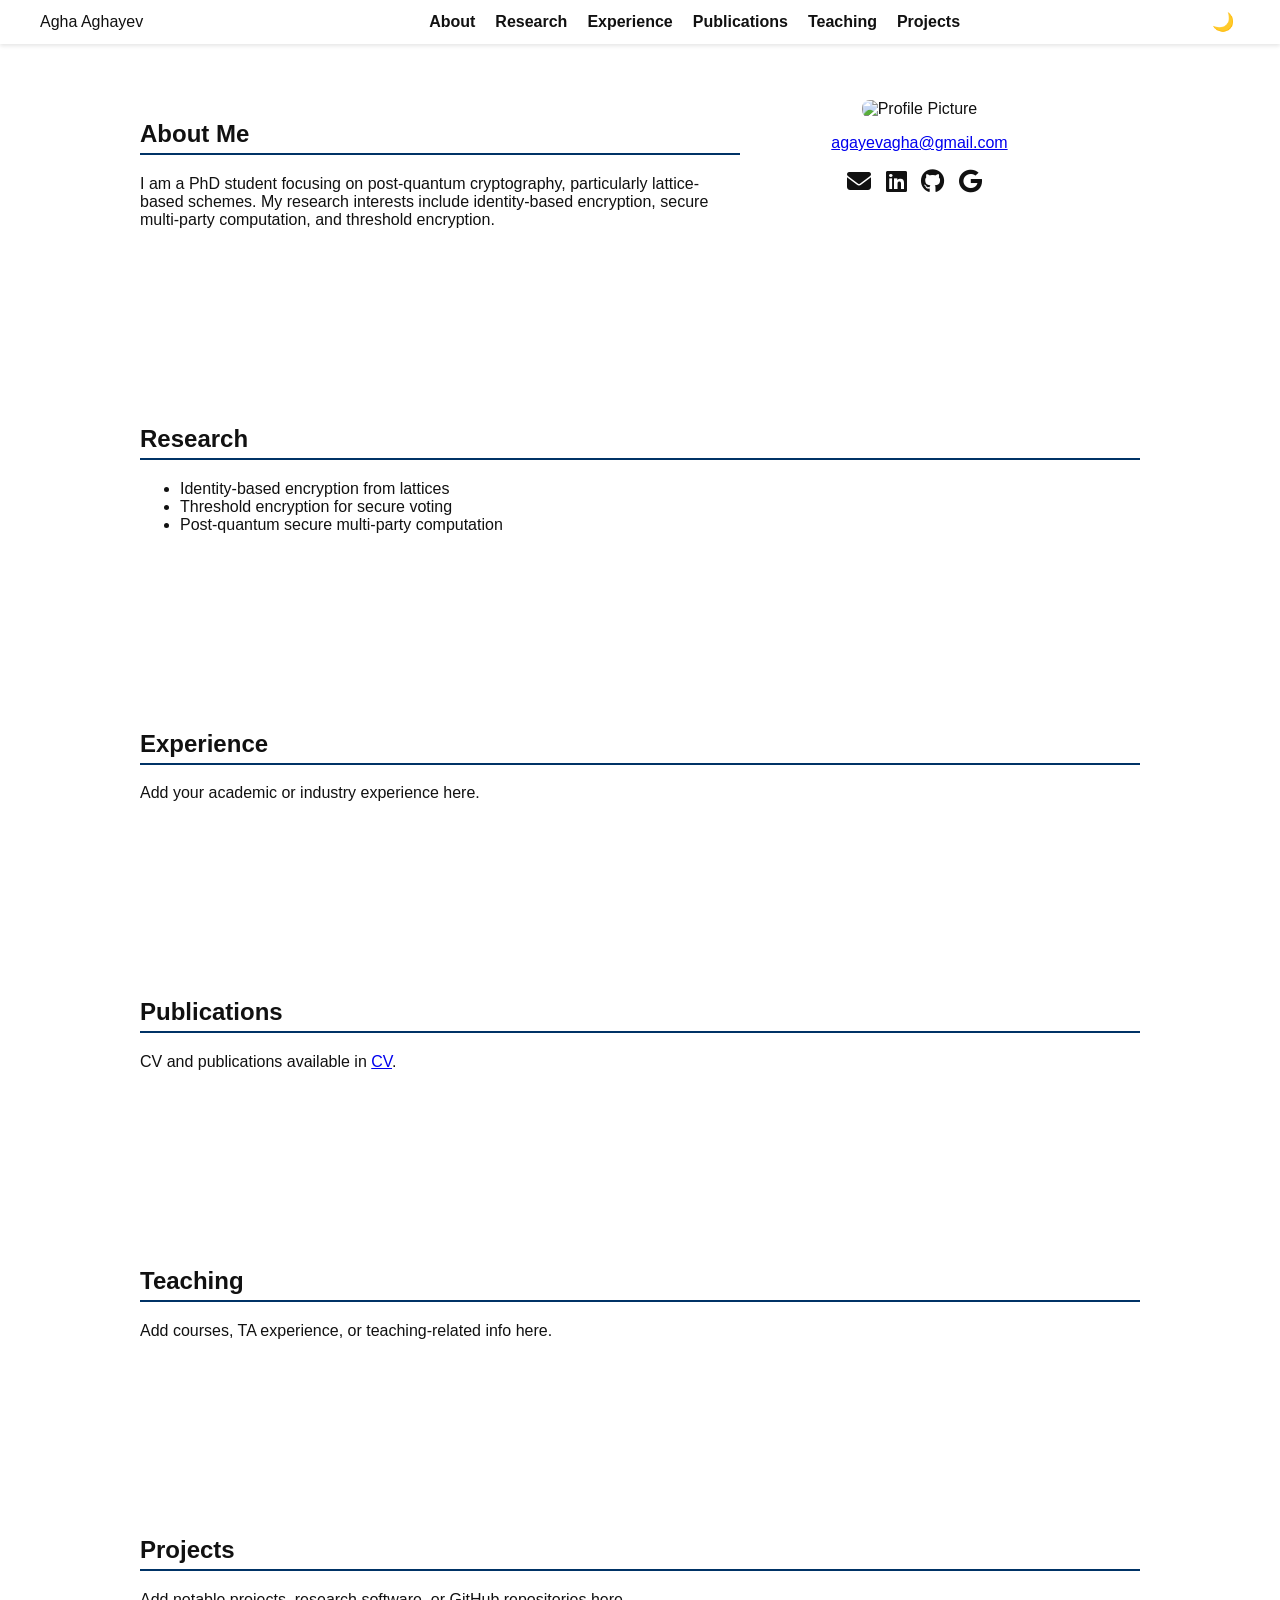
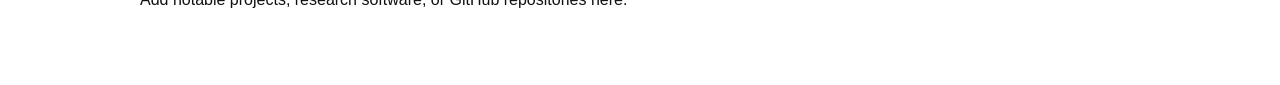
==== index.html @ 6e959a30 "Update index.html" ====
<!DOCTYPE html>
<html lang="en">
<head>
    <meta charset="UTF-8">
    <meta name="viewport" content="width=device-width, initial-scale=1.0">
    <title>Agha Aghayev - PhD Student</title>
    <!-- Font Awesome for social icons -->
    <link rel="stylesheet" href="https://cdnjs.cloudflare.com/ajax/libs/font-awesome/6.5.0/css/all.min.css">
    <link rel="stylesheet" href="css/style.css">
</head>
<body>

<!-- Navigation Bar -->
<nav>
    <div class="nav-container">
        <div class="logo">Agha Aghayev</div>
        <ul class="nav-links">
            <li><a href="#about">About</a></li>
            <li><a href="#research">Research</a></li>
            <li><a href="#experience">Experience</a></li>
            <li><a href="#publications">Publications</a></li>
            <li><a href="#teaching">Teaching</a></li>
            <li><a href="#projects">Projects</a></li>
        </ul>
        <button id="toggle-mode">🌙</button>
    </div>
</nav>

<!-- About Section -->
<!-- About Section -->
<section id="about">
    <div class="section-container about-flex">
        <div class="about-text">
            <h2>About Me</h2>
            <p>I am a PhD student focusing on post-quantum cryptography, particularly lattice-based schemes. 
               My research interests include identity-based encryption, secure multi-party computation, 
               and threshold encryption.</p>
        </div>

        <div class="about-image">
            <img src="images/profile.png" alt="Profile Picture">
            <p class="email"><a href="mailto:agha@example.com">agayevagha@gmail.com</a></p>
            <div class="social-icons">
                <a href="mailto:agha@example.com"><i class="fa-solid fa-envelope"></i></a>
                <a href="https://linkedin.com/in/yourprofile" target="_blank"><i class="fa-brands fa-linkedin"></i></a>
                <a href="https://github.com/yourusername" target="_blank"><i class="fa-brands fa-github"></i></a>
                <a href="https://scholar.google.com/citations?user=XXXX" target="_blank"><i class="fa-brands fa-google"></i></a>
            </div>
        </div>
    </div>
</section>


<!-- Research Section -->
<section id="research">
    <div class="section-container">
        <h2>Research</h2>
        <ul>
            <li>Identity-based encryption from lattices</li>
            <li>Threshold encryption for secure voting</li>
            <li>Post-quantum secure multi-party computation</li>
        </ul>
    </div>
</section>

<!-- Experience Section -->
<section id="experience">
    <div class="section-container">
        <h2>Experience</h2>
        <p>Add your academic or industry experience here.</p>
    </div>
</section>

<!-- Publications Section -->
<section id="publications">
    <div class="section-container">
        <h2>Publications</h2>
        <p>CV and publications available in <a href="data/cv.pdf" target="_blank">CV</a>.</p>
    </div>
</section>

<!-- Teaching Section -->
<section id="teaching">
    <div class="section-container">
        <h2>Teaching</h2>
        <p>Add courses, TA experience, or teaching-related info here.</p>
    </div>
</section>

<!-- Projects Section -->
<section id="projects">
    <div class="section-container">
        <h2>Projects</h2>
        <p>Add notable projects, research software, or GitHub repositories here.</p>
    </div>
</section>

<script src="js/main.js"></script>
</body>
</html>
---- css/style.css ----
/* style.css */

:root {
    --bg-color: #ffffff;
    --text-color: #111111;
    --primary-color: #003366;
    --accent-color: #007acc;
}

body.dark {
    --bg-color: #111111;
    --text-color: #ffffff;
    --primary-color: #ffffff;
    --accent-color: #00bfff;
}

body {
    background-color: var(--bg-color);
    color: var(--text-color);
    font-family: 'Segoe UI', Tahoma, Geneva, Verdana, sans-serif;
    margin: 0;
    scroll-behavior: smooth;
}

nav {
    position: fixed;
    width: 100%;
    background-color: var(--bg-color);
    box-shadow: 0 2px 4px rgba(0,0,0,0.1);
    z-index: 100;
}

.nav-container {
    display: flex;
    justify-content: space-between;
    align-items: center;
    padding: 10px 40px;
}

.nav-links {
    list-style: none;
    display: flex;
    gap: 20px;
    margin: 0;
}

.nav-links a {
    color: var(--text-color);
    text-decoration: none;
    font-weight: 600;
}

.nav-links a:hover {
    color: var(--accent-color);
}

#toggle-mode {
    background: none;
    border: none;
    font-size: 18px;
    cursor: pointer;
    color: var(--text-color);
}

.section-container {
    padding: 100px 40px 60px 40px;
    max-width: 1000px;
    margin: auto;
}

.section-container h2 {
    border-bottom: 2px solid var(--primary-color);
    padding-bottom: 5px;
}

.about-text, .about-image {
    display: inline-block;
    vertical-align: top;
}

.about-text {
    width: 60%;
}

.about-image {
    width: 35%;
    text-align: center;
}

.about-image img {
    max-width: 100%;
    border-radius: 8px;
}

.social-icons a {
    margin-right: 10px;
    color: var(--text-color);
    font-size: 24px;
    text-decoration: none;
}

.social-icons a:hover {
    color: var(--accent-color);
}

@media(max-width: 800px) {
    .about-text, .about-image {
        display: block;
        width: 100%;
        text-align: center;
    }
    .about-text p {
        text-align: center;
    }
}
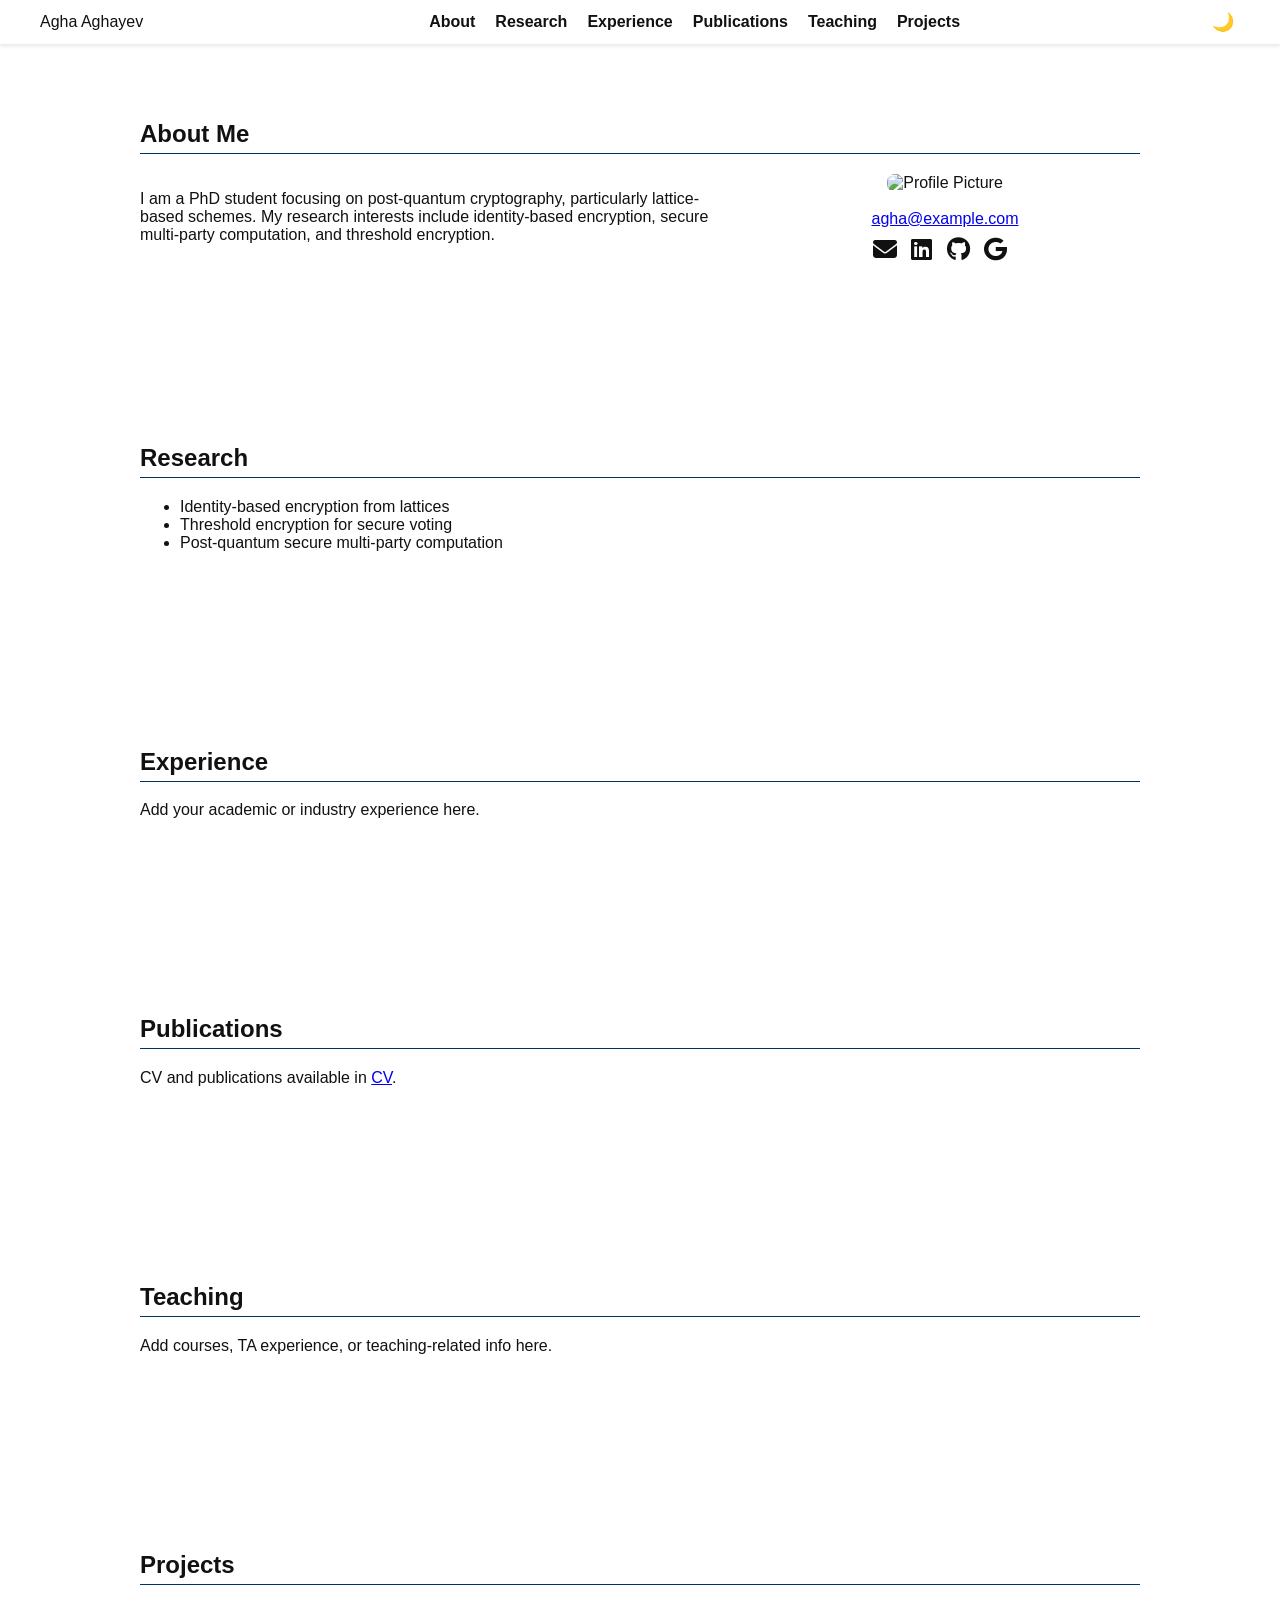
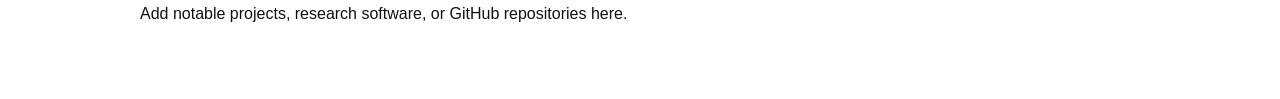
==== commit 618d3963: "Update index.html" ====
--- a/index.html
+++ b/index.html
@@ -27,29 +27,29 @@
 </nav>
 
 <!-- About Section -->
-<!-- About Section -->
 <section id="about">
-    <div class="section-container about-flex">
-        <div class="about-text">
-            <h2>About Me</h2>
-            <p>I am a PhD student focusing on post-quantum cryptography, particularly lattice-based schemes. 
-               My research interests include identity-based encryption, secure multi-party computation, 
-               and threshold encryption.</p>
-        </div>
+    <div class="section-container">
+        <h2>About Me</h2>
+        <div class="about-flex">
+            <div class="about-text">
+                <p>I am a PhD student focusing on post-quantum cryptography, particularly lattice-based schemes.
+                   My research interests include identity-based encryption, secure multi-party computation,
+                   and threshold encryption.</p>
+            </div>
 
-        <div class="about-image">
-            <img src="images/profile.png" alt="Profile Picture">
-            <p class="email"><a href="mailto:agha@example.com">agayevagha@gmail.com</a></p>
-            <div class="social-icons">
-                <a href="mailto:agha@example.com"><i class="fa-solid fa-envelope"></i></a>
-                <a href="https://linkedin.com/in/yourprofile" target="_blank"><i class="fa-brands fa-linkedin"></i></a>
-                <a href="https://github.com/yourusername" target="_blank"><i class="fa-brands fa-github"></i></a>
-                <a href="https://scholar.google.com/citations?user=XXXX" target="_blank"><i class="fa-brands fa-google"></i></a>
+            <div class="about-image">
+                <img src="images/profile.png" alt="Profile Picture">
+                <p class="email"><a href="mailto:agha@example.com">agha@example.com</a></p>
+                <div class="social-icons">
+                    <a href="mailto:agha@example.com"><i class="fa-solid fa-envelope"></i></a>
+                    <a href="https://linkedin.com/in/yourprofile" target="_blank"><i class="fa-brands fa-linkedin"></i></a>
+                    <a href="https://github.com/yourusername" target="_blank"><i class="fa-brands fa-github"></i></a>
+                    <a href="https://scholar.google.com/citations?user=XXXX" target="_blank"><i class="fa-brands fa-google"></i></a>
+                </div>
             </div>
         </div>
     </div>
 </section>
-
 
 <!-- Research Section -->
 <section id="research">
@@ -98,4 +98,3 @@
 <script src="js/main.js"></script>
 </body>
 </html>
-
--- a/css/style.css
+++ b/css/style.css
@@ -73,10 +73,39 @@
     padding-bottom: 5px;
 }
 
-.about-text, .about-image {
-    display: inline-block;
-    vertical-align: top;
+.about-flex {
+    display: flex;
+    justify-content: space-between;
+    align-items: flex-start;
+    flex-wrap: wrap;
+    gap: 20px;
 }
+
+.about-text {
+    flex: 1 1 55%;
+}
+
+.about-image {
+    flex: 1 1 35%;
+    text-align: center;
+}
+
+.about-image img {
+    max-width: 100%;
+    border-radius: 8px;
+    margin-bottom: 10px;
+}
+
+.email {
+    margin: 8px 0;
+    font-weight: 500;
+}
+
+.section-container h2 {
+    border-bottom: 1px solid var(--primary-color); /* thinner line */
+    padding-bottom: 5px;
+}
+
 
 .about-text {
     width: 60%;
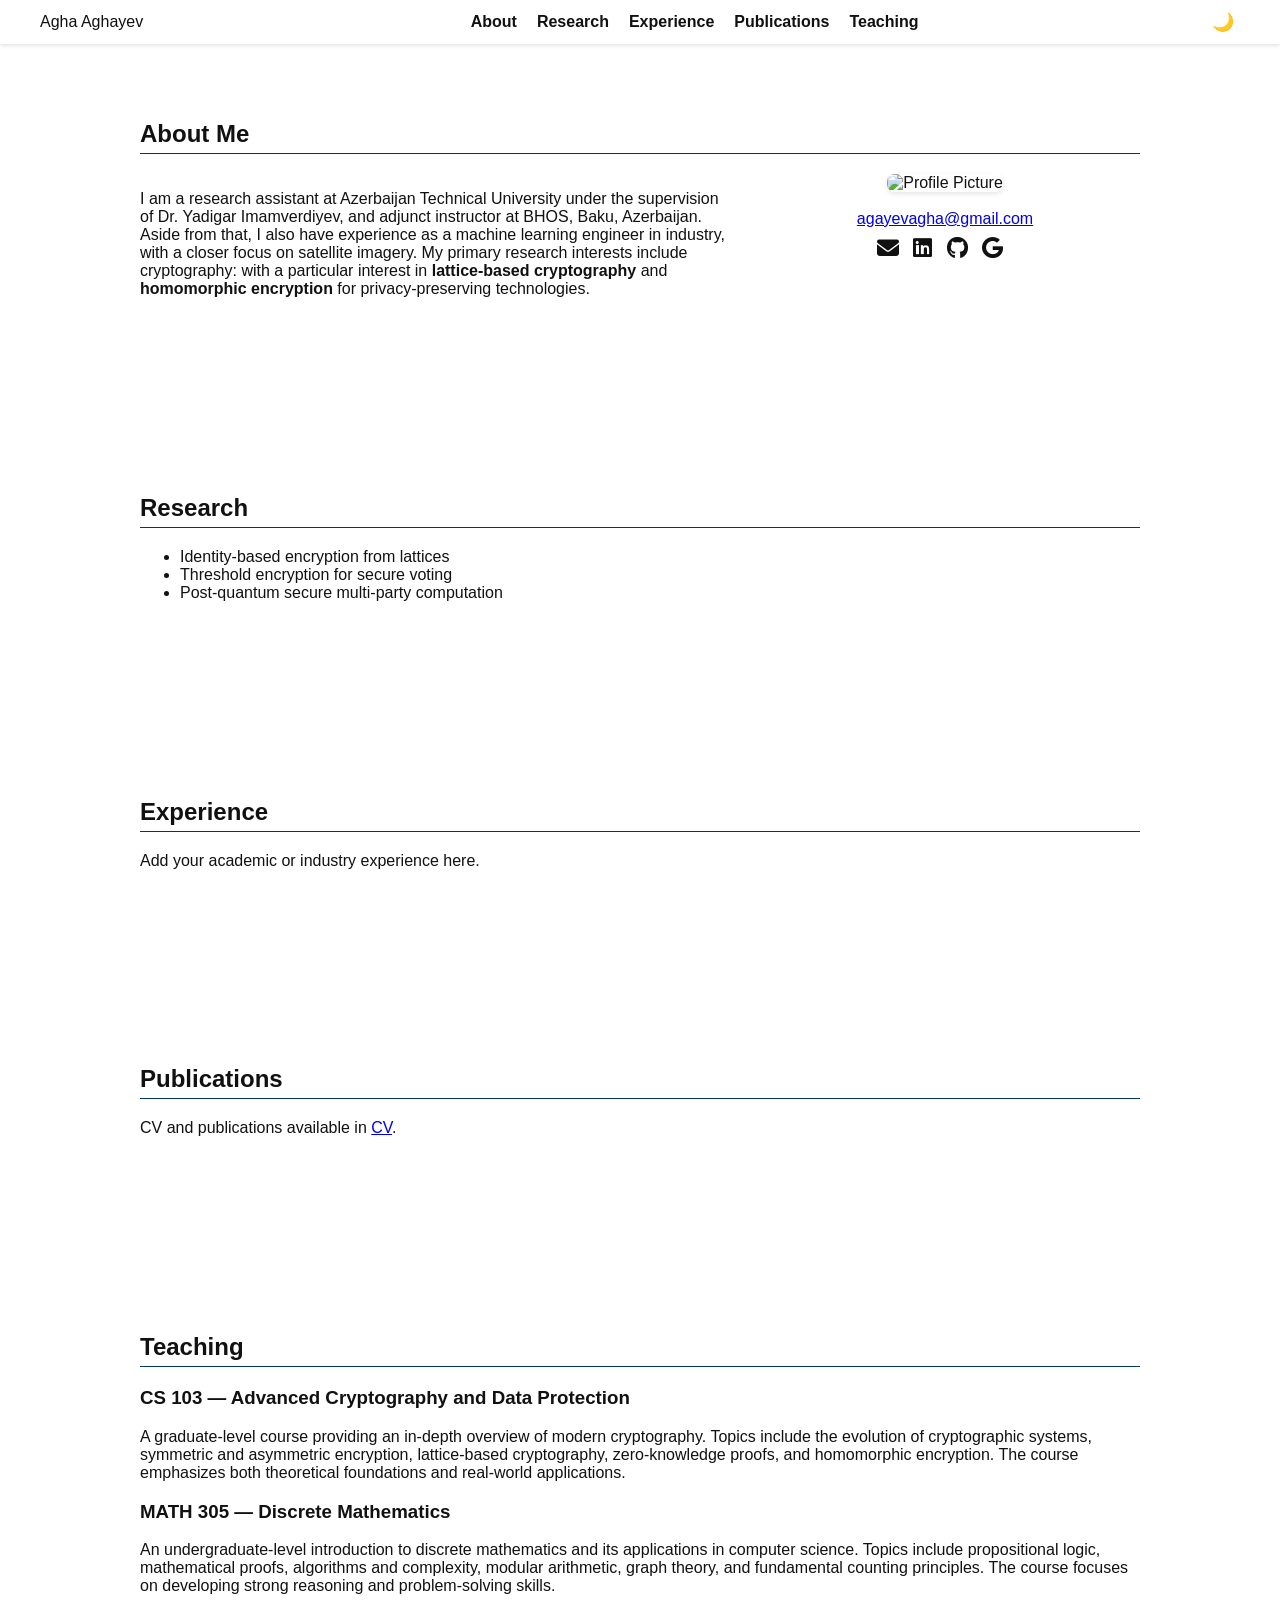
==== commit 60b84466: "Update index.html" ====
--- a/index.html
+++ b/index.html
@@ -20,7 +20,6 @@
             <li><a href="#experience">Experience</a></li>
             <li><a href="#publications">Publications</a></li>
             <li><a href="#teaching">Teaching</a></li>
-            <li><a href="#projects">Projects</a></li>
         </ul>
         <button id="toggle-mode">🌙</button>
     </div>
@@ -32,19 +31,22 @@
         <h2>About Me</h2>
         <div class="about-flex">
             <div class="about-text">
-                <p>I am a PhD student focusing on post-quantum cryptography, particularly lattice-based schemes.
-                   My research interests include identity-based encryption, secure multi-party computation,
-                   and threshold encryption.</p>
+                <p> I am a research assistant at Azerbaijan Technical University under the supervision of Dr. Yadigar Imamverdiyev, 
+                    and adjunct instructor at BHOS, Baku, Azerbaijan. Aside from that, I also have experience
+                    as a machine learning engineer in industry, with a closer focus on satellite imagery.
+                    My primary research interests include cryptography: with a particular interest in 
+                    <b>lattice-based cryptography</b> and <b>homomorphic encryption</b> for privacy-preserving technologies.
+                    
             </div>
 
             <div class="about-image">
                 <img src="images/profile.png" alt="Profile Picture">
-                <p class="email"><a href="mailto:agha@example.com">agha@example.com</a></p>
+                <p class="email"><a href="mailto:agayevagha@gmail.com">agayevagha@gmail.com</a></p>
                 <div class="social-icons">
-                    <a href="mailto:agha@example.com"><i class="fa-solid fa-envelope"></i></a>
-                    <a href="https://linkedin.com/in/yourprofile" target="_blank"><i class="fa-brands fa-linkedin"></i></a>
-                    <a href="https://github.com/yourusername" target="_blank"><i class="fa-brands fa-github"></i></a>
-                    <a href="https://scholar.google.com/citations?user=XXXX" target="_blank"><i class="fa-brands fa-google"></i></a>
+                    <a href="mailto:agayevagha@gmail.com"><i class="fa-solid fa-envelope"></i></a>
+                    <a href="https://www.linkedin.com/in/aghayevagha/" target="_blank"><i class="fa-brands fa-linkedin"></i></a>
+                    <a href="https://github.com/aghayevagha" target="_blank"><i class="fa-brands fa-github"></i></a>
+                    <a href="https://scholar.google.com/citations?user=jD7ukYoAAAAJ&hl=en" target="_blank"><i class="fa-brands fa-google"></i></a>
                 </div>
             </div>
         </div>
@@ -81,19 +83,31 @@
 
 <!-- Teaching Section -->
 <section id="teaching">
-    <div class="section-container">
-        <h2>Teaching</h2>
-        <p>Add courses, TA experience, or teaching-related info here.</p>
+  <div class="section-container">
+    <h2>Teaching</h2>
+    <div class="course">
+      <h3>CS 103 — Advanced Cryptography and Data Protection</h3>
+      <p>
+        A graduate-level course providing an in-depth overview of modern cryptography. 
+        Topics include the evolution of cryptographic systems, symmetric and asymmetric encryption, 
+        lattice-based cryptography, zero-knowledge proofs, and homomorphic encryption. 
+        The course emphasizes both theoretical foundations and real-world applications.
+      </p>
     </div>
+
+    <div class="course">
+      <h3>MATH 305 — Discrete Mathematics</h3>
+      <p>
+        An undergraduate-level introduction to discrete mathematics and its applications in computer science. 
+        Topics include propositional logic, mathematical proofs, algorithms and complexity, modular arithmetic, 
+        graph theory, and fundamental counting principles. The course focuses on developing strong reasoning 
+        and problem-solving skills.
+      </p>
+    </div>
+  </div>
 </section>
 
-<!-- Projects Section -->
-<section id="projects">
-    <div class="section-container">
-        <h2>Projects</h2>
-        <p>Add notable projects, research software, or GitHub repositories here.</p>
-    </div>
-</section>
+
 
 <script src="js/main.js"></script>
 </body>
--- a/css/style.css
+++ b/css/style.css
@@ -1,5 +1,3 @@
-/* style.css */
-
 :root {
     --bg-color: #ffffff;
     --text-color: #111111;
@@ -22,6 +20,7 @@
     scroll-behavior: smooth;
 }
 
+/* Navigation Bar */
 nav {
     position: fixed;
     width: 100%;
@@ -62,6 +61,7 @@
     color: var(--text-color);
 }
 
+/* Section container */
 .section-container {
     padding: 100px 40px 60px 40px;
     max-width: 1000px;
@@ -69,16 +69,19 @@
 }
 
 .section-container h2 {
-    border-bottom: 2px solid var(--primary-color);
+    border-bottom: 1px solid var(--primary-color);
     padding-bottom: 5px;
+    width: 100%;
 }
 
+/* About Section */
 .about-flex {
     display: flex;
     justify-content: space-between;
     align-items: flex-start;
     flex-wrap: wrap;
     gap: 20px;
+    margin-top: 20px;
 }
 
 .about-text {
@@ -94,6 +97,7 @@
     max-width: 100%;
     border-radius: 8px;
     margin-bottom: 10px;
+    box-shadow: 0 2px 5px rgba(0,0,0,0.1);
 }
 
 .email {
@@ -101,30 +105,10 @@
     font-weight: 500;
 }
 
-.section-container h2 {
-    border-bottom: 1px solid var(--primary-color); /* thinner line */
-    padding-bottom: 5px;
-}
-
-
-.about-text {
-    width: 60%;
-}
-
-.about-image {
-    width: 35%;
-    text-align: center;
-}
-
-.about-image img {
-    max-width: 100%;
-    border-radius: 8px;
-}
-
 .social-icons a {
     margin-right: 10px;
     color: var(--text-color);
-    font-size: 24px;
+    font-size: 22px;
     text-decoration: none;
 }
 
@@ -132,14 +116,14 @@
     color: var(--accent-color);
 }
 
+/* Responsive Layout */
 @media(max-width: 800px) {
-    .about-text, .about-image {
-        display: block;
-        width: 100%;
+    .about-flex {
+        flex-direction: column;
+        align-items: center;
         text-align: center;
     }
-    .about-text p {
-        text-align: center;
+    .about-text, .about-image {
+        flex: 1 1 100%;
     }
 }
-
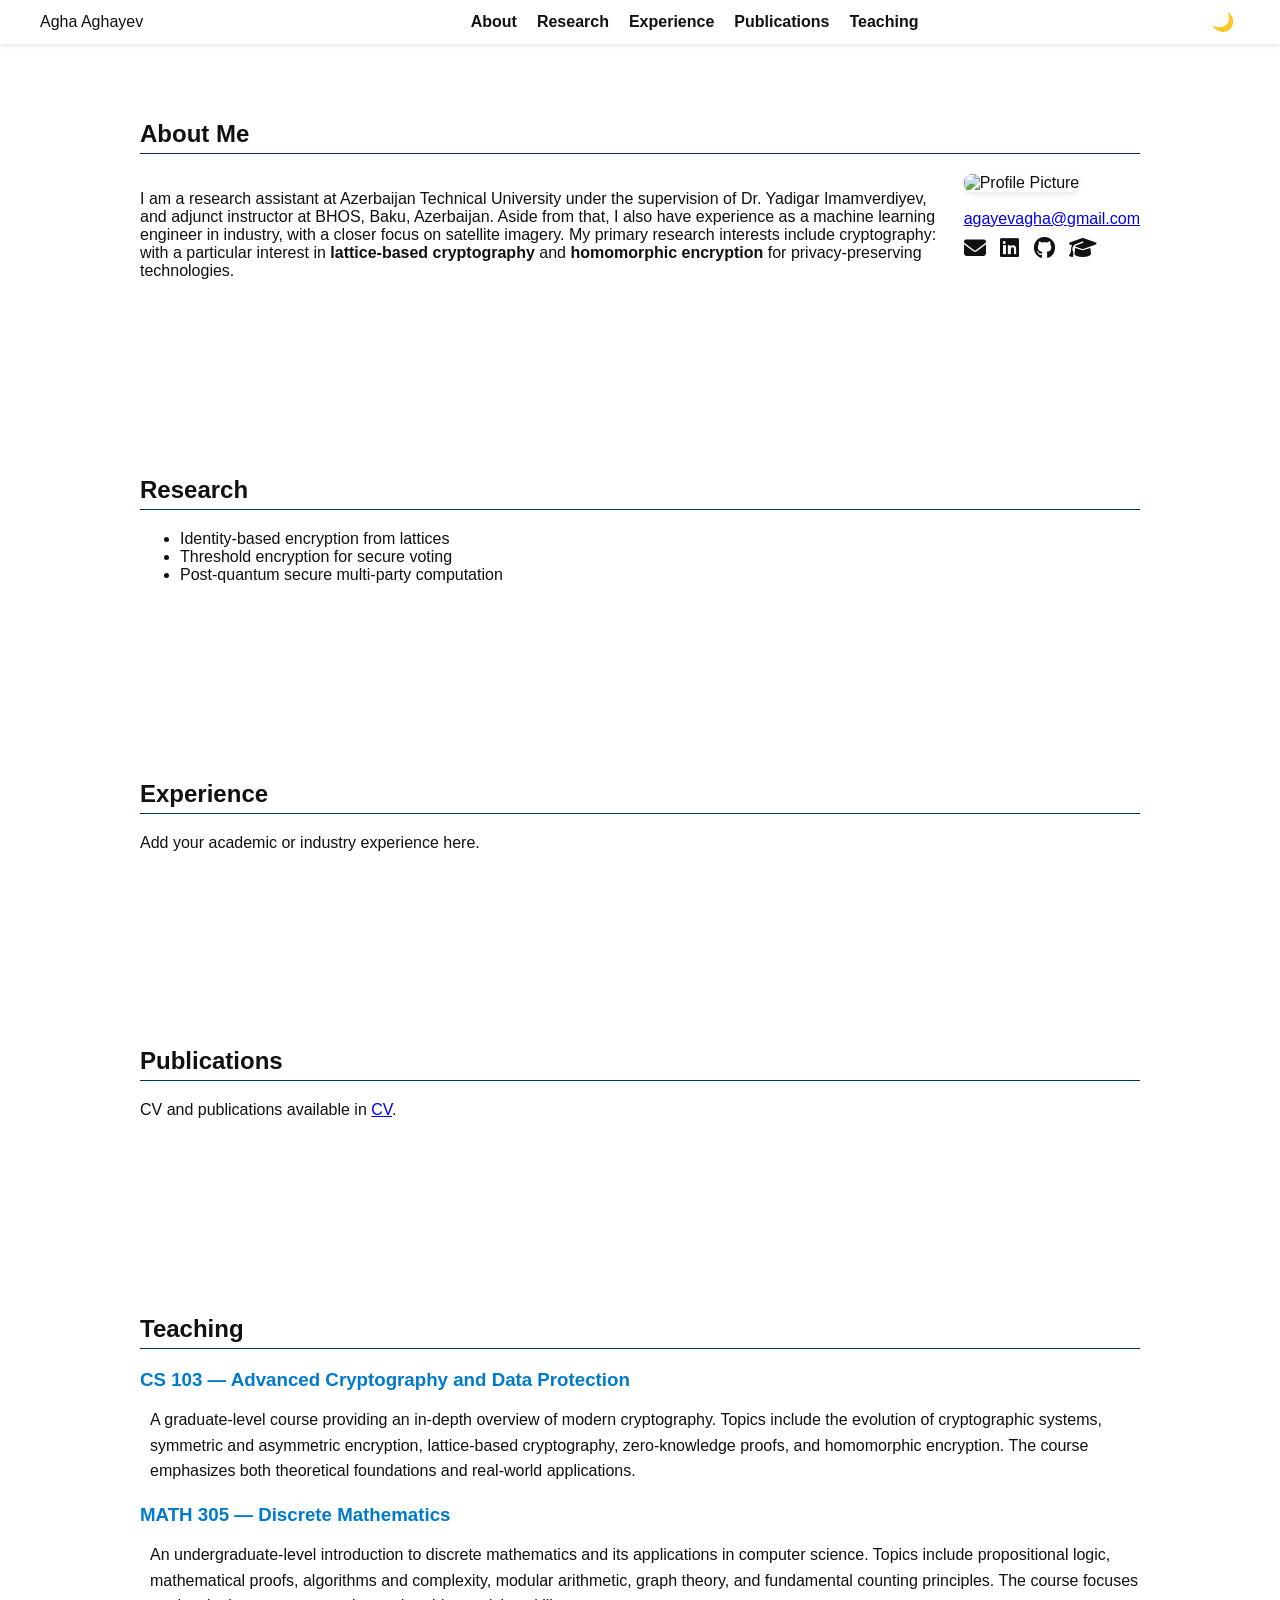
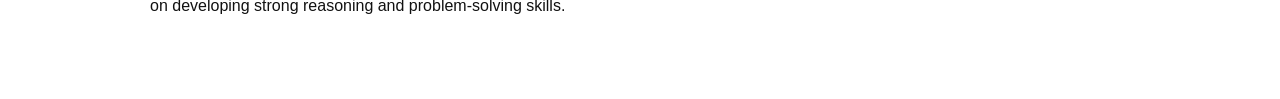
==== commit e641721e: "Update index.html" ====
--- a/index.html
+++ b/index.html
@@ -46,7 +46,7 @@
                     <a href="mailto:agayevagha@gmail.com"><i class="fa-solid fa-envelope"></i></a>
                     <a href="https://www.linkedin.com/in/aghayevagha/" target="_blank"><i class="fa-brands fa-linkedin"></i></a>
                     <a href="https://github.com/aghayevagha" target="_blank"><i class="fa-brands fa-github"></i></a>
-                    <a href="https://scholar.google.com/citations?user=jD7ukYoAAAAJ&hl=en" target="_blank"><i class="fa-brands fa-google"></i></a>
+                    <a href="https://scholar.google.com/citations?user=jD7ukYoAAAAJ&hl=en" target="_blank"><i class="fas fa-graduation-cap"></i></a>
                 </div>
             </div>
         </div>
--- a/css/style.css
+++ b/css/style.css
@@ -88,17 +88,16 @@
     flex: 1 1 55%;
 }
 
-.about-image {
-    flex: 1 1 35%;
-    text-align: center;
-}
-
 .about-image img {
-    max-width: 100%;
+    width: 80%;
+    max-width: 220px;
+    height: auto;
     border-radius: 8px;
     margin-bottom: 10px;
     box-shadow: 0 2px 5px rgba(0,0,0,0.1);
+    object-fit: cover;
 }
+
 
 .email {
     margin: 8px 0;
@@ -127,3 +126,19 @@
         flex: 1 1 100%;
     }
 }
+
+.course {
+  margin-bottom: 20px;
+}
+
+.course h3 {
+  color: var(--accent-color);
+  margin-bottom: 6px;
+  font-weight: 600;
+}
+
+.course p {
+  margin-left: 10px;
+  line-height: 1.6;
+}
+
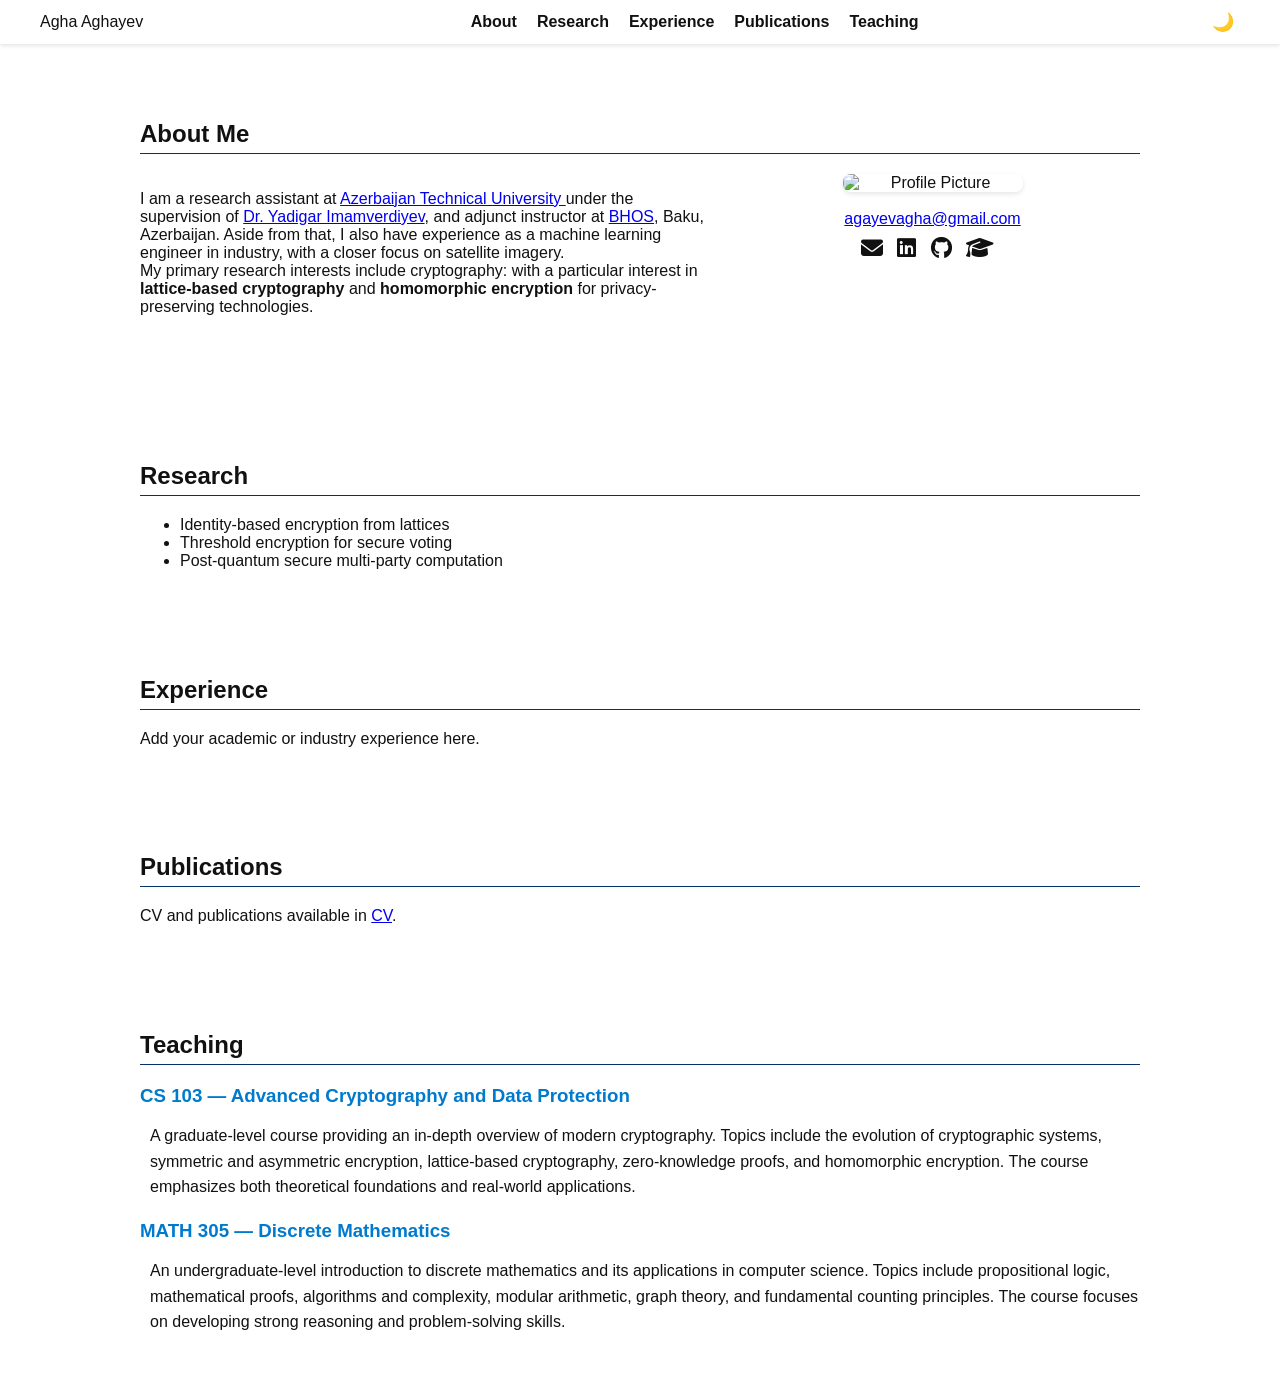
==== commit 85be21d2: "indexed" ====
--- a/index.html
+++ b/index.html
@@ -1,9 +1,11 @@
 <!DOCTYPE html>
 <html lang="en">
 <head>
+    <meta name="google-site-verification" content="jt_toYpFEVeI2wV16w796-fYUW-8hhS20jse74bqklg" />
+    <meta name="author" content="Agha Aghayev">
     <meta charset="UTF-8">
     <meta name="viewport" content="width=device-width, initial-scale=1.0">
-    <title>Agha Aghayev - PhD Student</title>
+    <title>Agha Aghayev</title>
     <!-- Font Awesome for social icons -->
     <link rel="stylesheet" href="https://cdnjs.cloudflare.com/ajax/libs/font-awesome/6.5.0/css/all.min.css">
     <link rel="stylesheet" href="css/style.css">
@@ -31,9 +33,11 @@
         <h2>About Me</h2>
         <div class="about-flex">
             <div class="about-text">
-                <p> I am a research assistant at Azerbaijan Technical University under the supervision of Dr. Yadigar Imamverdiyev, 
-                    and adjunct instructor at BHOS, Baku, Azerbaijan. Aside from that, I also have experience
-                    as a machine learning engineer in industry, with a closer focus on satellite imagery.
+                <p> I am a research assistant at <a href="https://aztu.edu.az/en"> Azerbaijan Technical University </a> under the supervision of 
+                    <a href="https://scholar.google.com/citations?user=nQHep3sAAAAJ&hl=en" target="_blank" 
+                    title="Dr. Yadigar Imamverdiyev's Google Scholar Profile">Dr. Yadigar Imamverdiyev</a>,
+                    and adjunct instructor at <a href="https://bhos.edu.az/en">BHOS</a>, Baku, Azerbaijan. Aside from that, I also have experience
+                    as a machine learning engineer in industry, with a closer focus on satellite imagery. <br>
                     My primary research interests include cryptography: with a particular interest in 
                     <b>lattice-based cryptography</b> and <b>homomorphic encryption</b> for privacy-preserving technologies.
                     
--- a/css/style.css
+++ b/css/style.css
@@ -36,6 +36,7 @@
     padding: 10px 40px;
 }
 
+
 .nav-links {
     list-style: none;
     display: flex;
@@ -63,7 +64,7 @@
 
 /* Section container */
 .section-container {
-    padding: 100px 40px 60px 40px;
+    padding: 30px 40px 40px 40px; /* smaller top/bottom padding */
     max-width: 1000px;
     margin: auto;
 }
@@ -73,7 +74,10 @@
     padding-bottom: 5px;
     width: 100%;
 }
-
+#about .section-container {
+    padding-top: 100px;   /* more space above About Me */
+    padding-bottom: 80px; /* more space below About Me */
+}
 /* About Section */
 .about-flex {
     display: flex;
@@ -88,9 +92,15 @@
     flex: 1 1 55%;
 }
 
+.about-image {
+    flex: 1 1 40%;      /* slightly larger column so image has more room */
+    text-align: center;
+}
+
 .about-image img {
-    width: 80%;
-    max-width: 220px;
+    width: 90%;           /* image takes most of column */
+    max-width: 250px;     /* controls largest size on wide screens */
+    min-width: 180px;     /* ensures it doesn't shrink too small on narrow screens */
     height: auto;
     border-radius: 8px;
     margin-bottom: 10px;
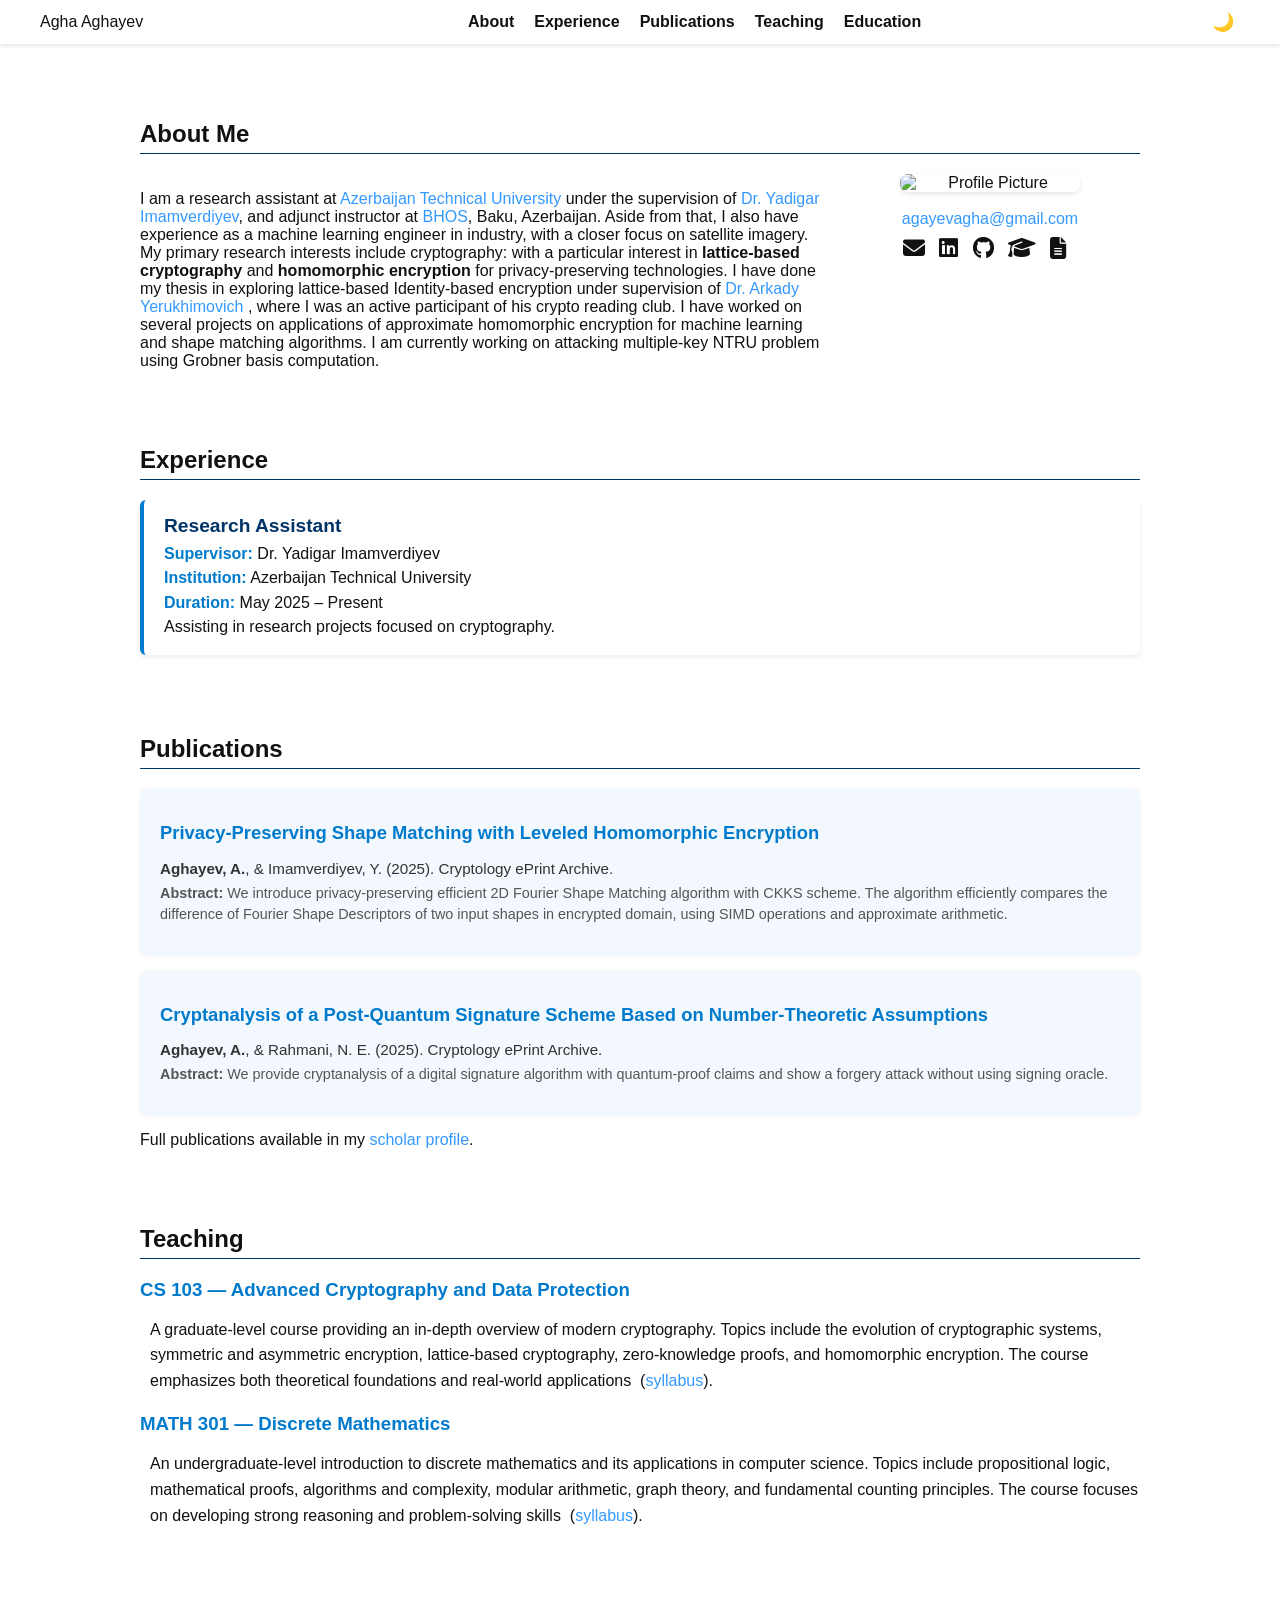
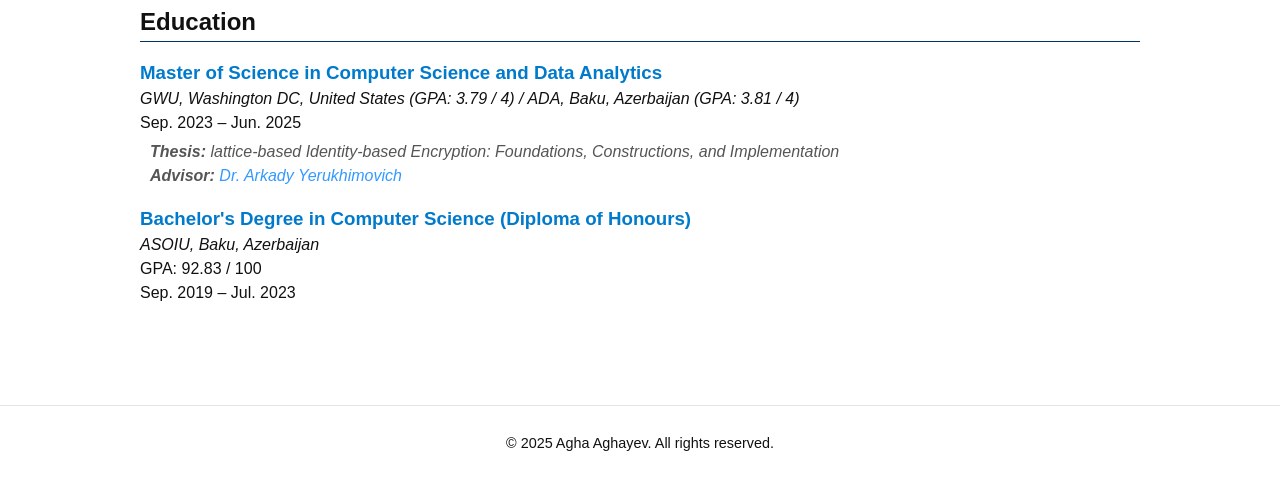
==== commit b0cbb044: "done" ====
--- a/index.html
+++ b/index.html
@@ -18,10 +18,10 @@
         <div class="logo">Agha Aghayev</div>
         <ul class="nav-links">
             <li><a href="#about">About</a></li>
-            <li><a href="#research">Research</a></li>
             <li><a href="#experience">Experience</a></li>
             <li><a href="#publications">Publications</a></li>
             <li><a href="#teaching">Teaching</a></li>
+            <li><a href="#education">Education</a></li>
         </ul>
         <button id="toggle-mode">🌙</button>
     </div>
@@ -39,7 +39,11 @@
                     and adjunct instructor at <a href="https://bhos.edu.az/en">BHOS</a>, Baku, Azerbaijan. Aside from that, I also have experience
                     as a machine learning engineer in industry, with a closer focus on satellite imagery. <br>
                     My primary research interests include cryptography: with a particular interest in 
-                    <b>lattice-based cryptography</b> and <b>homomorphic encryption</b> for privacy-preserving technologies.
+                    <b>lattice-based cryptography</b> and <b>homomorphic encryption</b> for privacy-preserving technologies. I have done my thesis 
+                    in exploring lattice-based Identity-based encryption under supervision of <a href="https://www2.seas.gwu.edu/~arkady/"> Dr. Arkady Yerukhimovich </a>, 
+                    where I was an active participant of his crypto reading club.
+                    I have worked on several projects on applications of approximate homomorphic encryption for machine learning and shape matching algorithms. 
+                    I am currently working on attacking multiple-key NTRU problem using Grobner basis computation.
                     
             </div>
 
@@ -51,67 +55,133 @@
                     <a href="https://www.linkedin.com/in/aghayevagha/" target="_blank"><i class="fa-brands fa-linkedin"></i></a>
                     <a href="https://github.com/aghayevagha" target="_blank"><i class="fa-brands fa-github"></i></a>
                     <a href="https://scholar.google.com/citations?user=jD7ukYoAAAAJ&hl=en" target="_blank"><i class="fas fa-graduation-cap"></i></a>
+                    <a href="data/cv.pdf" target="_blank"><i class="fa-solid fa-file-lines"></i></a>
                 </div>
             </div>
         </div>
     </div>
 </section>
 
-<!-- Research Section -->
-<section id="research">
-    <div class="section-container">
-        <h2>Research</h2>
-        <ul>
-            <li>Identity-based encryption from lattices</li>
-            <li>Threshold encryption for secure voting</li>
-            <li>Post-quantum secure multi-party computation</li>
-        </ul>
-    </div>
-</section>
+
 
 <!-- Experience Section -->
 <section id="experience">
     <div class="section-container">
         <h2>Experience</h2>
-        <p>Add your academic or industry experience here.</p>
+        <div class="experience-item">
+            <h3>Research Assistant</h3>
+            <p><strong>Supervisor:</strong> Dr. Yadigar Imamverdiyev</p>
+            <p><strong>Institution:</strong> Azerbaijan Technical University</p>
+            <p><strong>Duration:</strong> May 2025 – Present</p>
+            <p>Assisting in research projects focused on cryptography.</p>
+        </div>
     </div>
 </section>
+
 
 <!-- Publications Section -->
 <section id="publications">
     <div class="section-container">
         <h2>Publications</h2>
-        <p>CV and publications available in <a href="data/cv.pdf" target="_blank">CV</a>.</p>
+
+        <!-- Optional CV link -->
+        
+
+        <!-- Publication 1 -->
+        <div class="publication">
+            <h3><a href="https://eprint.iacr.org/2025/1942" target="_blank">Privacy-Preserving Shape Matching with Leveled Homomorphic Encryption</a></h3>
+            <p class="citation">
+                <b>Aghayev, A.</b>, & Imamverdiyev, Y. (2025). Cryptology ePrint Archive.
+            </p>
+            <p class="abstract">
+               <b>Abstract:</b> We introduce privacy-preserving efficient 2D Fourier Shape Matching algorithm with CKKS scheme. 
+               The algorithm efficiently compares the difference of Fourier Shape Descriptors of two input shapes in encrypted domain, using SIMD operations and approximate arithmetic. 
+            </p>
+        </div>
+
+        <!-- Publication 2 -->
+        <div class="publication">
+            <h3><a href="https://eprint.iacr.org/2025/1929" target="_blank">Cryptanalysis of a Post-Quantum Signature Scheme Based on Number-Theoretic Assumptions</a></h3>
+            <p class="citation">
+                <b>Aghayev, A.</b>, & Rahmani, N. E. (2025). Cryptology ePrint Archive. 
+                
+            </p>
+            <p class="abstract">
+                <b>Abstract:</b> We provide cryptanalysis of a digital signature algorithm with quantum-proof claims and show a 
+                forgery attack without using signing oracle.
+            </p>
+        </div>
+        <p>Full publications available in my  <a href="https://scholar.google.com/citations?user=jD7ukYoAAAAJ&hl=en" target="_blank">scholar profile</a>.</p>
     </div>
 </section>
+
+
 
 <!-- Teaching Section -->
 <section id="teaching">
   <div class="section-container">
     <h2>Teaching</h2>
-    <div class="course">
-      <h3>CS 103 — Advanced Cryptography and Data Protection</h3>
-      <p>
-        A graduate-level course providing an in-depth overview of modern cryptography. 
-        Topics include the evolution of cryptographic systems, symmetric and asymmetric encryption, 
-        lattice-based cryptography, zero-knowledge proofs, and homomorphic encryption. 
-        The course emphasizes both theoretical foundations and real-world applications.
-      </p>
+
+<div class="course">
+  <h3>CS 103 — Advanced Cryptography and Data Protection</h3>
+  <p>
+    A graduate-level course providing an in-depth overview of modern cryptography. 
+    Topics include the evolution of cryptographic systems, symmetric and asymmetric encryption, 
+    lattice-based cryptography, zero-knowledge proofs, and homomorphic encryption. 
+    The course emphasizes both theoretical foundations and real-world applications&nbsp;
+    (<a href="data/crypto.pdf" target="_blank">syllabus</a>).
+  </p>
+</div>
+
+<div class="course">
+  <h3>MATH 301 — Discrete Mathematics</h3>
+  <p>
+    An undergraduate-level introduction to discrete mathematics and its applications in computer science. 
+    Topics include propositional logic, mathematical proofs, algorithms and complexity, modular arithmetic, 
+    graph theory, and fundamental counting principles. The course focuses on developing strong reasoning 
+    and problem-solving skills&nbsp;
+    (<a href="data/dmath.pdf" target="_blank">syllabus</a>).
+  </p>
+</div>
+
+
     </div>
 
-    <div class="course">
-      <h3>MATH 305 — Discrete Mathematics</h3>
-      <p>
-        An undergraduate-level introduction to discrete mathematics and its applications in computer science. 
-        Topics include propositional logic, mathematical proofs, algorithms and complexity, modular arithmetic, 
-        graph theory, and fundamental counting principles. The course focuses on developing strong reasoning 
-        and problem-solving skills.
-      </p>
-    </div>
   </div>
 </section>
 
 
+<!-- Education Section -->
+<section id="education">
+    <div class="section-container">
+        <h2>Education</h2>
+
+        <!-- Master's -->
+        <div class="education-item">
+            <h3>Master of Science in Computer Science and Data Analytics</h3>
+            <p><em>GWU, Washington DC, United States (GPA: 3.79 / 4) / ADA, Baku, Azerbaijan (GPA: 3.81 / 4)</em></p>
+            <p>Sep. 2023 – Jun. 2025</p>
+
+            <!-- Thesis as part of Master's -->
+            <div class="thesis">
+                <p><strong>Thesis:</strong> lattice-based Identity-based Encryption: Foundations, Constructions, and Implementation</p>
+                <p><strong>Advisor:</strong><a href="https://www2.seas.gwu.edu/~arkady/"> Dr. Arkady Yerukhimovich </a></p>
+            </div>
+        </div>
+
+        <!-- Bachelor's -->
+        <div class="education-item">
+            <h3>Bachelor's Degree in Computer Science (Diploma of Honours)</h3>
+            <p><em>ASOIU, Baku, Azerbaijan</em></p>
+            <p>GPA: 92.83 / 100</p>
+            <p>Sep. 2019 – Jul. 2023</p>
+        </div>
+    </div>
+</section>
+
+<footer>
+    <p>&copy; 2025 Agha Aghayev. All rights reserved.</p>
+</footer>
 
 <script src="js/main.js"></script>
 </body>
--- a/css/style.css
+++ b/css/style.css
@@ -64,7 +64,7 @@
 
 /* Section container */
 .section-container {
-    padding: 30px 40px 40px 40px; /* smaller top/bottom padding */
+    padding: 0px 40px 40px 40px; /* smaller top/bottom padding */
     max-width: 1000px;
     margin: auto;
 }
@@ -76,7 +76,7 @@
 }
 #about .section-container {
     padding-top: 100px;   /* more space above About Me */
-    padding-bottom: 80px; /* more space below About Me */
+    padding-bottom: 40px; /* more space below About Me */
 }
 /* About Section */
 .about-flex {
@@ -89,11 +89,11 @@
 }
 
 .about-text {
-    flex: 1 1 55%;
+    flex: 1 1 68%;
 }
 
 .about-image {
-    flex: 1 1 40%;      /* slightly larger column so image has more room */
+    flex: 1 1 30%;      /* slightly larger column so image has more room */
     text-align: center;
 }
 
@@ -152,3 +152,122 @@
   line-height: 1.6;
 }
 
+/*Experience*/
+.experience-item {
+    margin-bottom: 20px;
+    padding: 15px 20px;                    /* adds card padding */
+    border-left: 4px solid var(--accent-color);  /* visual accent line */
+    border-radius: 6px;
+    box-shadow: 0 2px 5px rgba(0,0,0,0.08);     /* subtle shadow */
+    background-color: var(--bg-color);          /* keeps dark/light mode */
+}
+
+.experience-item h3 {
+    color: var(--primary-color);          /* slightly darker for title */
+    font-size: 1.2rem;
+    margin: 0 0 6px 0;                     /* smaller margin for compact look */
+}
+
+.experience-item p {
+    margin: 2px 0;                        /* reduce vertical gaps */
+    line-height: 1.4;                     /* tighter spacing */
+    color: var(--text-color);
+}
+
+.experience-item strong {
+    color: var(--accent-color);           /* highlights labels like Supervisor, Institution */
+}
+
+
+/* publications */
+/* Publications */
+.publication {
+    margin-bottom: 15px;
+    padding: 15px 20px;
+    border-radius: 6px;
+    background-color: rgba(0, 115, 204, 0.05); /* very light blue */
+    box-shadow: 0 1px 4px rgba(0,0,0,0.05);
+    transition: transform 0.2s;
+}
+
+.publication:hover {
+    transform: translateY(-2px);
+}
+
+.publication h3 {
+    color: var(--accent-color);
+    margin-bottom: 6px;
+    font-size: 1.15rem;
+}
+
+.publication h3 a {
+    text-decoration: none;  /* remove underline */
+    color: inherit;
+}
+
+.publication h3 a:hover {
+    color: var(--primary-color);
+    text-decoration: underline;
+}
+
+.publication .citation {
+    font-size: 0.95rem;
+    color: #333;
+    margin-bottom: 6px;
+}
+
+.publication .abstract {
+    font-size: 0.9rem;
+    color: #555;
+    margin-top: 4px;
+    line-height: 1.5;
+}
+
+
+/* education */
+.education-item {
+    margin-bottom: 20px;
+}
+
+.education-item h3 {
+    color: var(--accent-color);
+    margin-bottom: 4px;
+    font-weight: 600;
+}
+
+.education-item p {
+    margin: 2px 0;
+    line-height: 1.4;
+}
+
+.education-item .thesis {
+    margin-top: 6px;
+    padding-left: 10px; /* slight indent */
+    font-style: italic;
+    color: #555;
+}
+
+
+
+
+/*a*/
+a {
+    text-decoration: none;       /* removes underline */
+    color: #3399ff;              /* lighter blue */
+}
+
+a:hover {
+    color: var(--accent-color);  /* original accent color on hover */
+    text-decoration: none;       /* ensures no underline on hover */
+}
+
+/*  footer */
+footer {
+    text-align: center;
+    padding: 15px 0;
+    background-color: var(--bg-color);
+    color: var(--text-color);
+    border-top: 1px solid rgba(0,0,0,0.1);
+    font-size: 0.9rem;
+    margin-top: 40px; /* space from last section */
+}
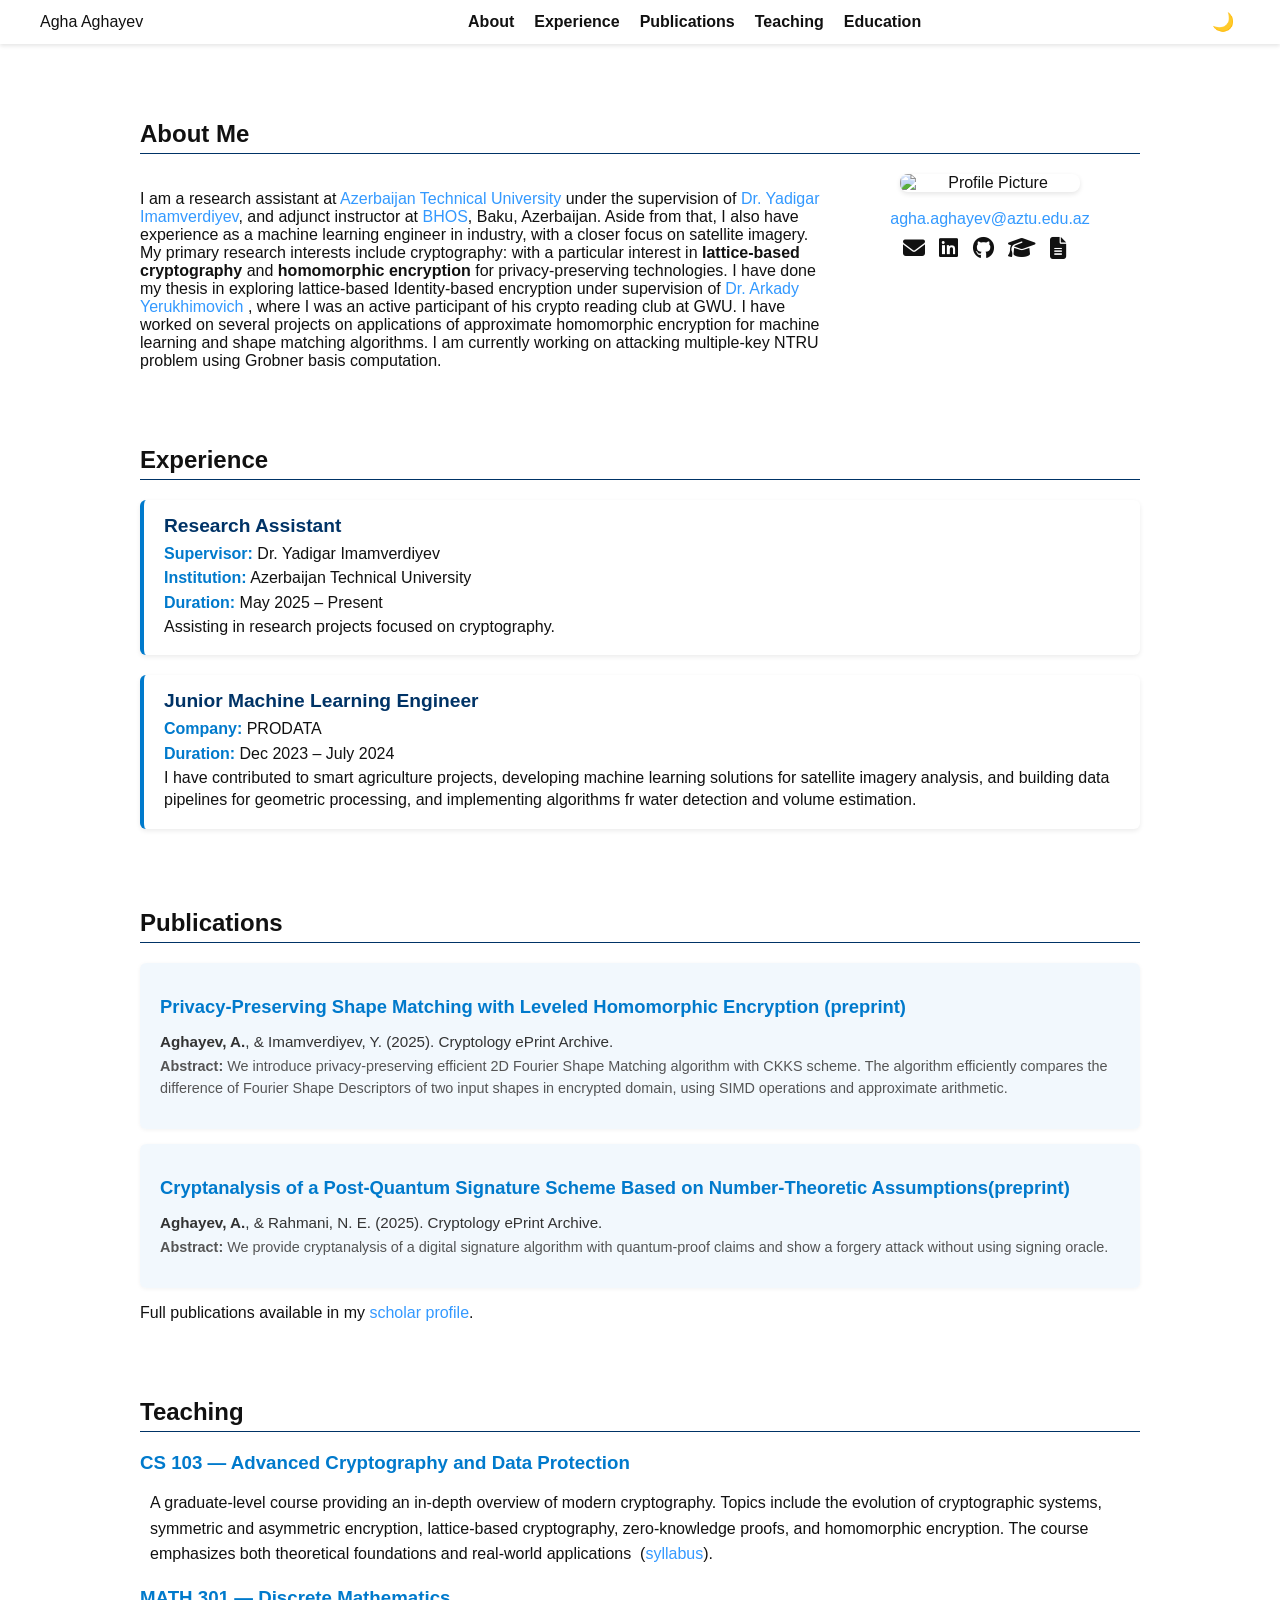
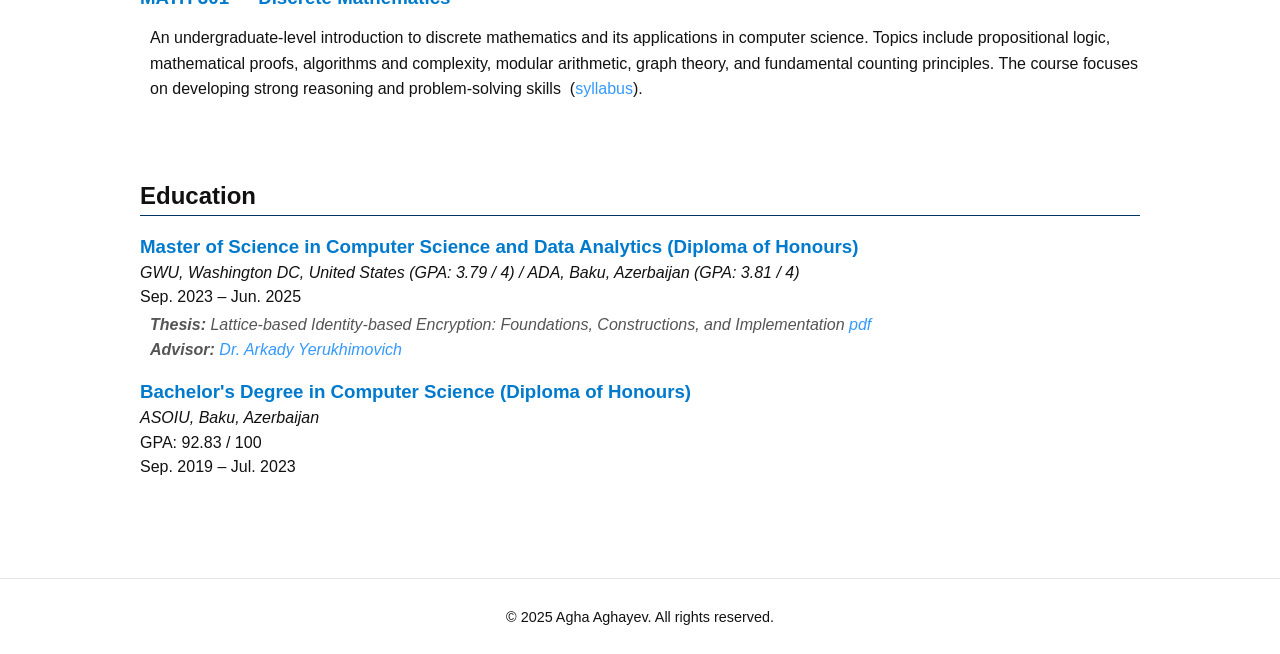
==== commit 8c29eb45: "update" ====
--- a/index.html
+++ b/index.html
@@ -41,7 +41,7 @@
                     My primary research interests include cryptography: with a particular interest in 
                     <b>lattice-based cryptography</b> and <b>homomorphic encryption</b> for privacy-preserving technologies. I have done my thesis 
                     in exploring lattice-based Identity-based encryption under supervision of <a href="https://www2.seas.gwu.edu/~arkady/"> Dr. Arkady Yerukhimovich </a>, 
-                    where I was an active participant of his crypto reading club.
+                    where I was an active participant of his crypto reading club at GWU.
                     I have worked on several projects on applications of approximate homomorphic encryption for machine learning and shape matching algorithms. 
                     I am currently working on attacking multiple-key NTRU problem using Grobner basis computation.
                     
@@ -49,9 +49,9 @@
 
             <div class="about-image">
                 <img src="images/profile.png" alt="Profile Picture">
-                <p class="email"><a href="mailto:agayevagha@gmail.com">agayevagha@gmail.com</a></p>
+                <p class="email"><a href="mailto:agha.aghayev@aztu.edu.az">agha.aghayev@aztu.edu.az</a></p>
                 <div class="social-icons">
-                    <a href="mailto:agayevagha@gmail.com"><i class="fa-solid fa-envelope"></i></a>
+                    <a href="mailto:agha.aghayev@aztu.edu.az"><i class="fa-solid fa-envelope"></i></a>
                     <a href="https://www.linkedin.com/in/aghayevagha/" target="_blank"><i class="fa-brands fa-linkedin"></i></a>
                     <a href="https://github.com/aghayevagha" target="_blank"><i class="fa-brands fa-github"></i></a>
                     <a href="https://scholar.google.com/citations?user=jD7ukYoAAAAJ&hl=en" target="_blank"><i class="fas fa-graduation-cap"></i></a>
@@ -75,6 +75,13 @@
             <p><strong>Duration:</strong> May 2025 – Present</p>
             <p>Assisting in research projects focused on cryptography.</p>
         </div>
+        <div class="experience-item">
+            <h3>Junior Machine Learning Engineer</h3>
+            <p><strong>Company:</strong> PRODATA</p>
+            <p><strong>Duration:</strong> Dec 2023 – July 2024 </p><p>I have contributed to smart agriculture projects, 
+                developing machine learning solutions for satellite imagery analysis, 
+                and building data pipelines for geometric processing, and implementing algorithms fr water detection and volume estimation.</p>
+        </div>
     </div>
 </section>
 
@@ -89,7 +96,7 @@
 
         <!-- Publication 1 -->
         <div class="publication">
-            <h3><a href="https://eprint.iacr.org/2025/1942" target="_blank">Privacy-Preserving Shape Matching with Leveled Homomorphic Encryption</a></h3>
+            <h3><a href="https://eprint.iacr.org/2025/1942" target="_blank">Privacy-Preserving Shape Matching with Leveled Homomorphic Encryption (preprint)</a></h3>
             <p class="citation">
                 <b>Aghayev, A.</b>, & Imamverdiyev, Y. (2025). Cryptology ePrint Archive.
             </p>
@@ -101,7 +108,7 @@
 
         <!-- Publication 2 -->
         <div class="publication">
-            <h3><a href="https://eprint.iacr.org/2025/1929" target="_blank">Cryptanalysis of a Post-Quantum Signature Scheme Based on Number-Theoretic Assumptions</a></h3>
+            <h3><a href="https://eprint.iacr.org/2025/1929" target="_blank">Cryptanalysis of a Post-Quantum Signature Scheme Based on Number-Theoretic Assumptions(preprint)</a></h3>
             <p class="citation">
                 <b>Aghayev, A.</b>, & Rahmani, N. E. (2025). Cryptology ePrint Archive. 
                 
@@ -158,13 +165,13 @@
 
         <!-- Master's -->
         <div class="education-item">
-            <h3>Master of Science in Computer Science and Data Analytics</h3>
+            <h3>Master of Science in Computer Science and Data Analytics (Diploma of Honours)</h3>
             <p><em>GWU, Washington DC, United States (GPA: 3.79 / 4) / ADA, Baku, Azerbaijan (GPA: 3.81 / 4)</em></p>
             <p>Sep. 2023 – Jun. 2025</p>
 
             <!-- Thesis as part of Master's -->
             <div class="thesis">
-                <p><strong>Thesis:</strong> lattice-based Identity-based Encryption: Foundations, Constructions, and Implementation</p>
+                <p><strong>Thesis:</strong> Lattice-based Identity-based Encryption: Foundations, Constructions, and Implementation <a href="data/Thesis Agha Aghayev.pdf"> pdf</a></p>
                 <p><strong>Advisor:</strong><a href="https://www2.seas.gwu.edu/~arkady/"> Dr. Arkady Yerukhimovich </a></p>
             </div>
         </div>
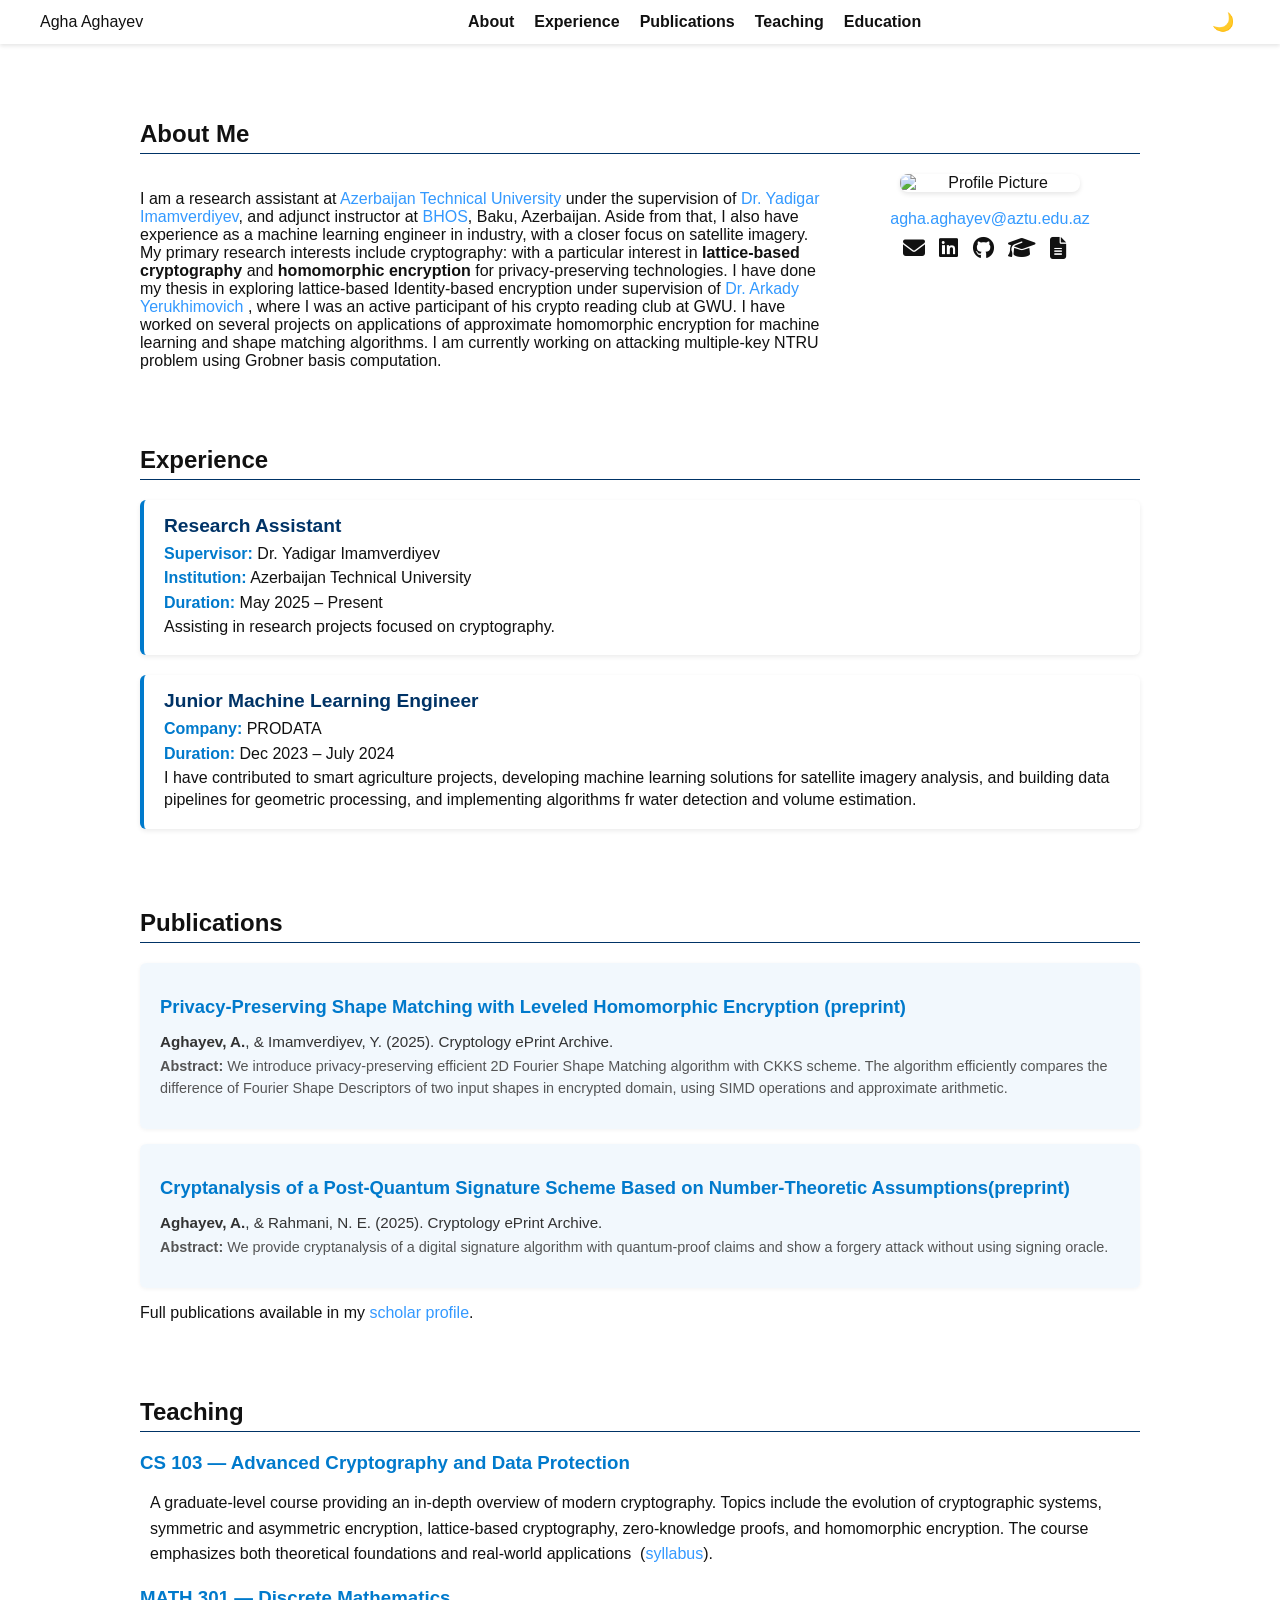
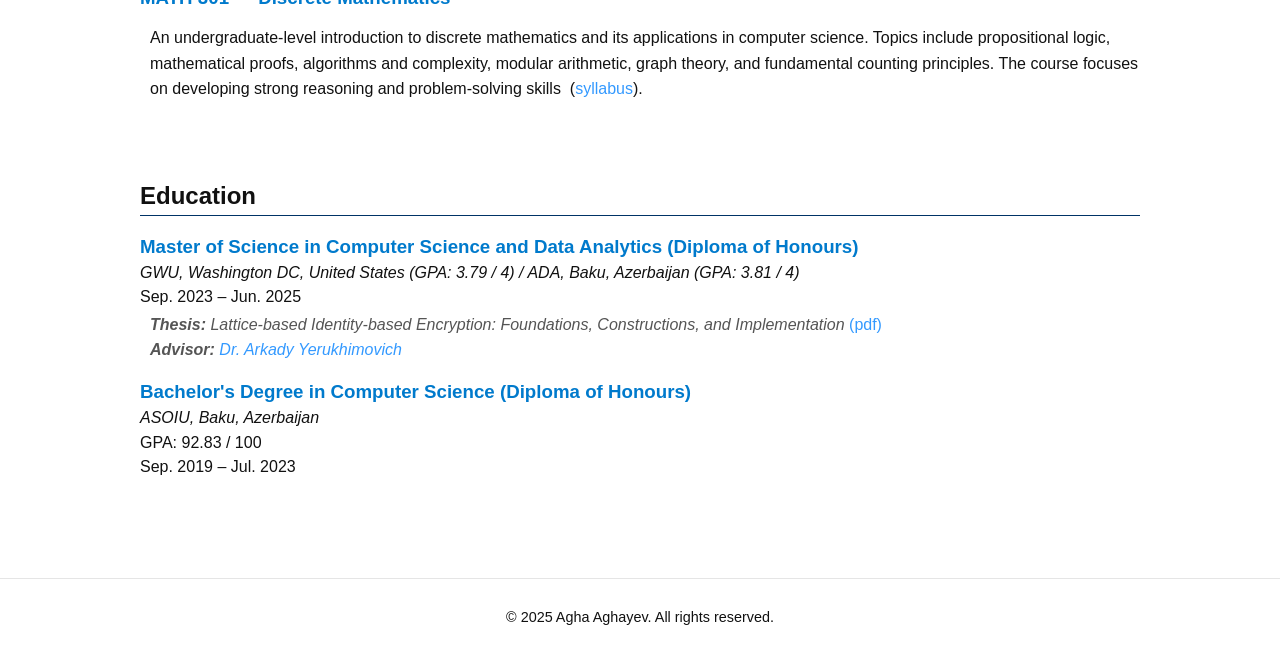
==== commit 074ff643: "update" ====
--- a/index.html
+++ b/index.html
@@ -171,7 +171,8 @@
 
             <!-- Thesis as part of Master's -->
             <div class="thesis">
-                <p><strong>Thesis:</strong> Lattice-based Identity-based Encryption: Foundations, Constructions, and Implementation <a href="data/Thesis Agha Aghayev.pdf"> pdf</a></p>
+<p><strong>Thesis:</strong> Lattice-based Identity-based Encryption: Foundations, Constructions, and Implementation 
+<a href="data/Thesis Agha Aghayev.pdf" style="font-style: normal;">(pdf)</a></p>
                 <p><strong>Advisor:</strong><a href="https://www2.seas.gwu.edu/~arkady/"> Dr. Arkady Yerukhimovich </a></p>
             </div>
         </div>
